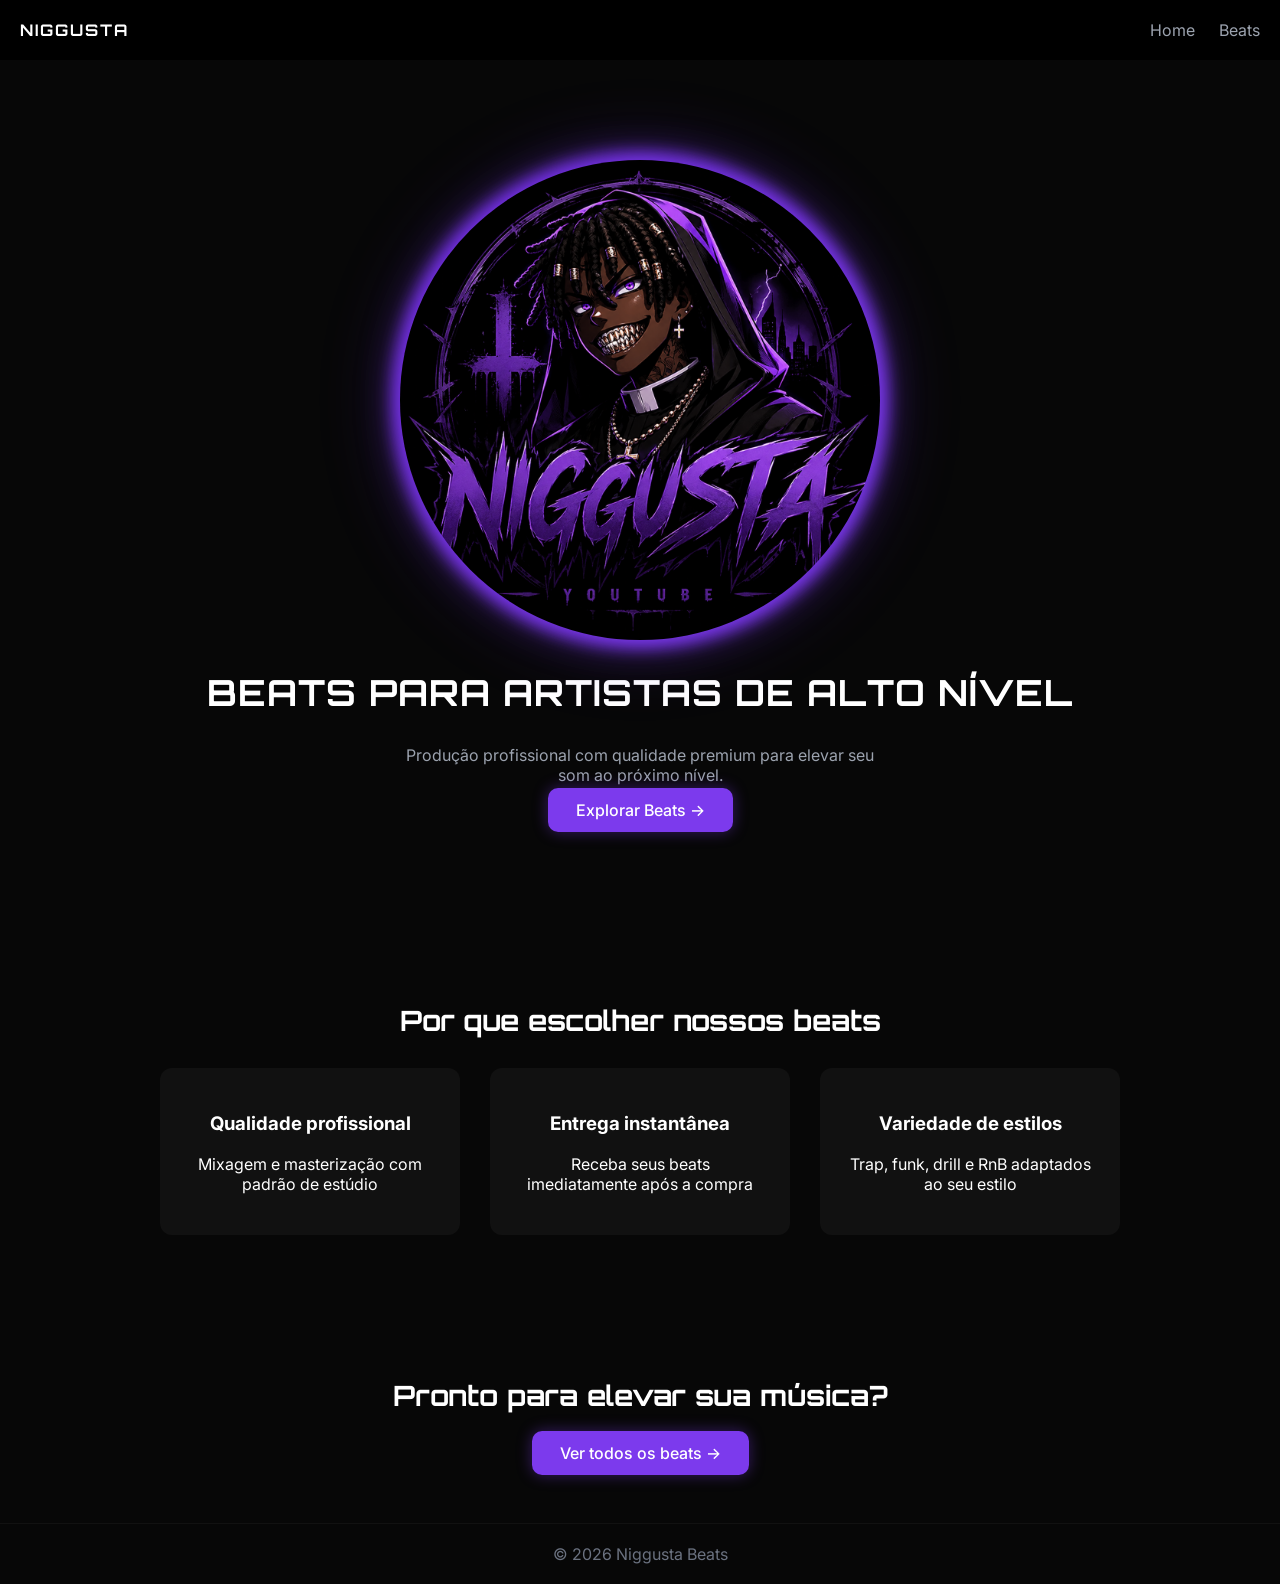
==== niggusta-site/index.html @ 05d671a1 "primeiro commit" ====
<!DOCTYPE html>
<html lang="pt-BR">
<head>
<meta charset="UTF-8">
<title>Niggusta</title>

<!-- FONTES -->
<link href="https://fonts.googleapis.com/css2?family=Orbitron:wght@500;700&family=Inter:wght@300;400;500&display=swap" rel="stylesheet">

<!-- CSS -->
<link rel="stylesheet" href="css/style.css">
</head>

<body>

<header>
  <div class="logo">NIGGUSTA</div>
  <nav>
    <a href="index.html">Home</a>
    <a href="beats.html">Beats</a>
  </nav>
</header>

<section class="hero">

  <div class="hero-img">
    <img src="assets/logo.png" alt="Logo">
  </div>

  <h2 class="hero-title">
    BEATS PARA ARTISTAS DE ALTO NÍVEL
  </h2>

  <p class="hero-text">
    Produção profissional com qualidade premium para elevar seu som ao próximo nível.
  </p>

  <!-- BOTÃO CORRIGIDO -->
  <a href="beats.html" class="btn">Explorar Beats →</a>

</section>

<section class="features">
  <h2 class="section-title">Por que escolher nossos beats</h2>

  <div class="grid">
    <div>
      <h3>Qualidade profissional</h3>
      <p>Mixagem e masterização com padrão de estúdio</p>
    </div>

    <div>
      <h3>Entrega instantânea</h3>
      <p>Receba seus beats imediatamente após a compra</p>
    </div>

    <div>
      <h3>Variedade de estilos</h3>
      <p>Trap, funk, drill e RnB adaptados ao seu estilo</p>
    </div>
  </div>
</section>

<section class="cta">
  <h2 class="section-title">Pronto para elevar sua música?</h2>

  <!-- BOTÃO CORRIGIDO -->
  <a href="beats.html" class="btn">Ver todos os beats →</a>
</section>

<footer>
  © 2026 Niggusta Beats
</footer>

</body>
</html>
---- niggusta-site/css/style.css ----
/* BASE */
body{
  background:#070707;
  color:#fff;
  font-family:'Inter', sans-serif;
  margin:0;
}

/* NAVBAR */
header{
  display:flex;
  justify-content:space-between;
  padding:20px;
  background:#000;
}

.logo{
  font-family:'Orbitron', sans-serif;
  font-weight:700;
  letter-spacing:2px;
  color:#fff;
}

nav a{
  margin-left:20px;
  color:#9ca3af;
  text-decoration:none;
  transition:0.3s;
}

nav a:hover{
  color:#7c3aed;
}

/* HERO */
.hero{
  text-align:center;
  padding:100px 20px;
}

/* IMAGEM */
.hero-img{
  width:480px;
  height:480px;
  margin:0 auto;

  border-radius:50%;
  position:relative;

  display:flex;
  align-items:center;
  justify-content:center;

  box-shadow:
    0 0 40px rgba(124,58,237,0.5),
    0 0 80px rgba(124,58,237,0.3);

  animation: float 4s ease-in-out infinite;
}

.hero-img::before{
  content:"";
  position:absolute;
  inset:-8px;
  border-radius:50%;
  background:linear-gradient(135deg,#6d28d9,#7c3aed);
  filter:blur(8px);
  z-index:-1;
}

.hero-img img{
  width:100%;
  height:100%;
  object-fit:contain;
  border-radius:50%;
}

/* TÍTULO */
.hero-title{
  font-family:'Orbitron', sans-serif;
  font-size:36px;
  font-weight:700;
  letter-spacing:1px;

  color:#fff;
  margin-top:30px;
}

/* TEXTO */
.hero-text{
  color:#9ca3af;
  font-size:16px;
  max-width:500px;
  margin:15px auto;
}

/* BOTÃO */
.btn{
  background:#7c3aed;
  padding:12px 28px;
  border-radius:10px;
  color:#fff;
  text-decoration:none;

  font-weight:500;

  transition:0.3s;

  box-shadow:0 0 15px rgba(124,58,237,0.4);
}

.btn:hover{
  transform:scale(1.05);
  box-shadow:
    0 0 25px rgba(124,58,237,0.7),
    0 0 50px rgba(124,58,237,0.4);
}

/* SEÇÕES */
.features, .cta{
  padding:60px;
  text-align:center;
}

.section-title{
  font-family:'Orbitron', sans-serif;
  font-size:28px;
  margin-bottom:30px;
}

/* GRID */
.grid{
  display:flex;
  gap:30px;
  justify-content:center;
  flex-wrap:wrap;
}

.grid div{
  background:#111;
  padding:25px;
  border-radius:12px;
  transition:0.3s;
  max-width:250px;
}

.grid div:hover{
  transform:translateY(-5px);
}

/* FOOTER */
footer{
  text-align:center;
  padding:20px;
  border-top:1px solid #111;
  color:#6b7280;
}

/* ANIMAÇÃO */
@keyframes float{
  0%,100%{transform:translateY(0)}
  50%{transform:translateY(-12px)}
}

/* página padrão */
.page{
  padding:60px 20px;
  text-align:center;
}

/* link ativo */
nav a.active{
  color:#7c3aed;
  font-weight:500;
}

/* título */
.title{
  font-family:'Orbitron', sans-serif;
  font-size:28px;
  margin-bottom:30px;
}

/* contato */
.contact-container{
  display:flex;
  gap:40px;
  justify-content:center;
  align-items:flex-start;
  flex-wrap:wrap;
}

.contact-form{
  max-width:400px;
  width:100%;
}

.contact-form input,
.contact-form textarea{
  width:100%;
  padding:12px;
  margin-bottom:12px;
  background:#111;
  border:1px solid #222;
  color:#fff;
  border-radius:8px;
}

.contact-form textarea{
  min-height:120px;
}

.contact-info{
  max-width:300px;
  text-align:left;
  color:#9ca3af;
}

.filters{
  text-align:center;
  margin-top:20px;
}

.filters button{
  background:#111;
  color:#aaa;
  border:none;
  padding:10px 15px;
  margin:5px;
  border-radius:20px;
  cursor:pointer;
  transition:0.3s;
}

.filters button:hover{
  background:#7c3aed;
  color:#fff;
}

/* GRID DOS BEATS */
.beats-grid{
  display:grid;
  grid-template-columns:repeat(auto-fit, minmax(220px, 1fr));
  gap:25px;
  padding:40px;
}

/* CARD DO BEAT */
.beat-card{
  background:#111;
  border-radius:12px;
  padding:15px;
  text-align:center;
  transition:0.3s;
}

.beat-card:hover{
  transform:translateY(-5px);
}

/* IMAGEM DO BEAT */
.beat-card img{
  width:100%;
  height:150px;
  object-fit:cover;
  border-radius:10px;
  margin-bottom:10px;
}

/* NOME DO BEAT */
.beat-card h3{
  font-family:'Orbitron', sans-serif;
  font-size:16px;
  margin-bottom:10px;
}

/* IMAGEM COM OVERLAY */
.beat-img{
  position:relative;
}

.beat-img img{
  width:100%;
  height:160px;
  object-fit:cover;
  border-radius:10px;
}

/* OVERLAY */
.overlay{
  position:absolute;
  inset:0;
  background:rgba(0,0,0,0.5);
  display:flex;
  align-items:center;
  justify-content:center;
  opacity:0;
  transition:0.3s;
  border-radius:10px;
}

.beat-card:hover .overlay{
  opacity:1;
}

/* BOTÃO PLAY */
.play-btn{
  background:#7c3aed;
  border:none;
  color:#fff;
  font-size:20px;
  width:50px;
  height:50px;
  border-radius:50%;
  cursor:pointer;
  transition:0.3s;
}

.play-btn:hover{
  transform:scale(1.1);
}

/* PLAYER */
.player{
  display:flex;
  align-items:center;
  gap:10px;
  margin-top:10px;
  font-size:12px;
  color:#aaa;
}

.progress{
  flex:1;
  appearance:none;
  height:4px;
  background:#333;
  border-radius:10px;
  cursor:pointer;
}

.progress::-webkit-slider-thumb{
  appearance:none;
  width:10px;
  height:10px;
  background:#7c3aed;
  border-radius:50%;
}

/* CENTRALIZAR */
.center{
  text-align:center;
}

/* LINKS DE CONTATO */
.contact-link{
  display:block;
  margin:15px 0;
  font-size:18px;
  color:#9ca3af;
  text-decoration:none;
  transition:0.3s;
}

/* HOVER PADRÃO */
.contact-link:hover{
  color:#fff;
}

/* INSTAGRAM COM DESTAQUE */
.insta{
  color:#7c3aed;
  font-weight:500;
}

.insta:hover{
  color:#a78bfa;
}
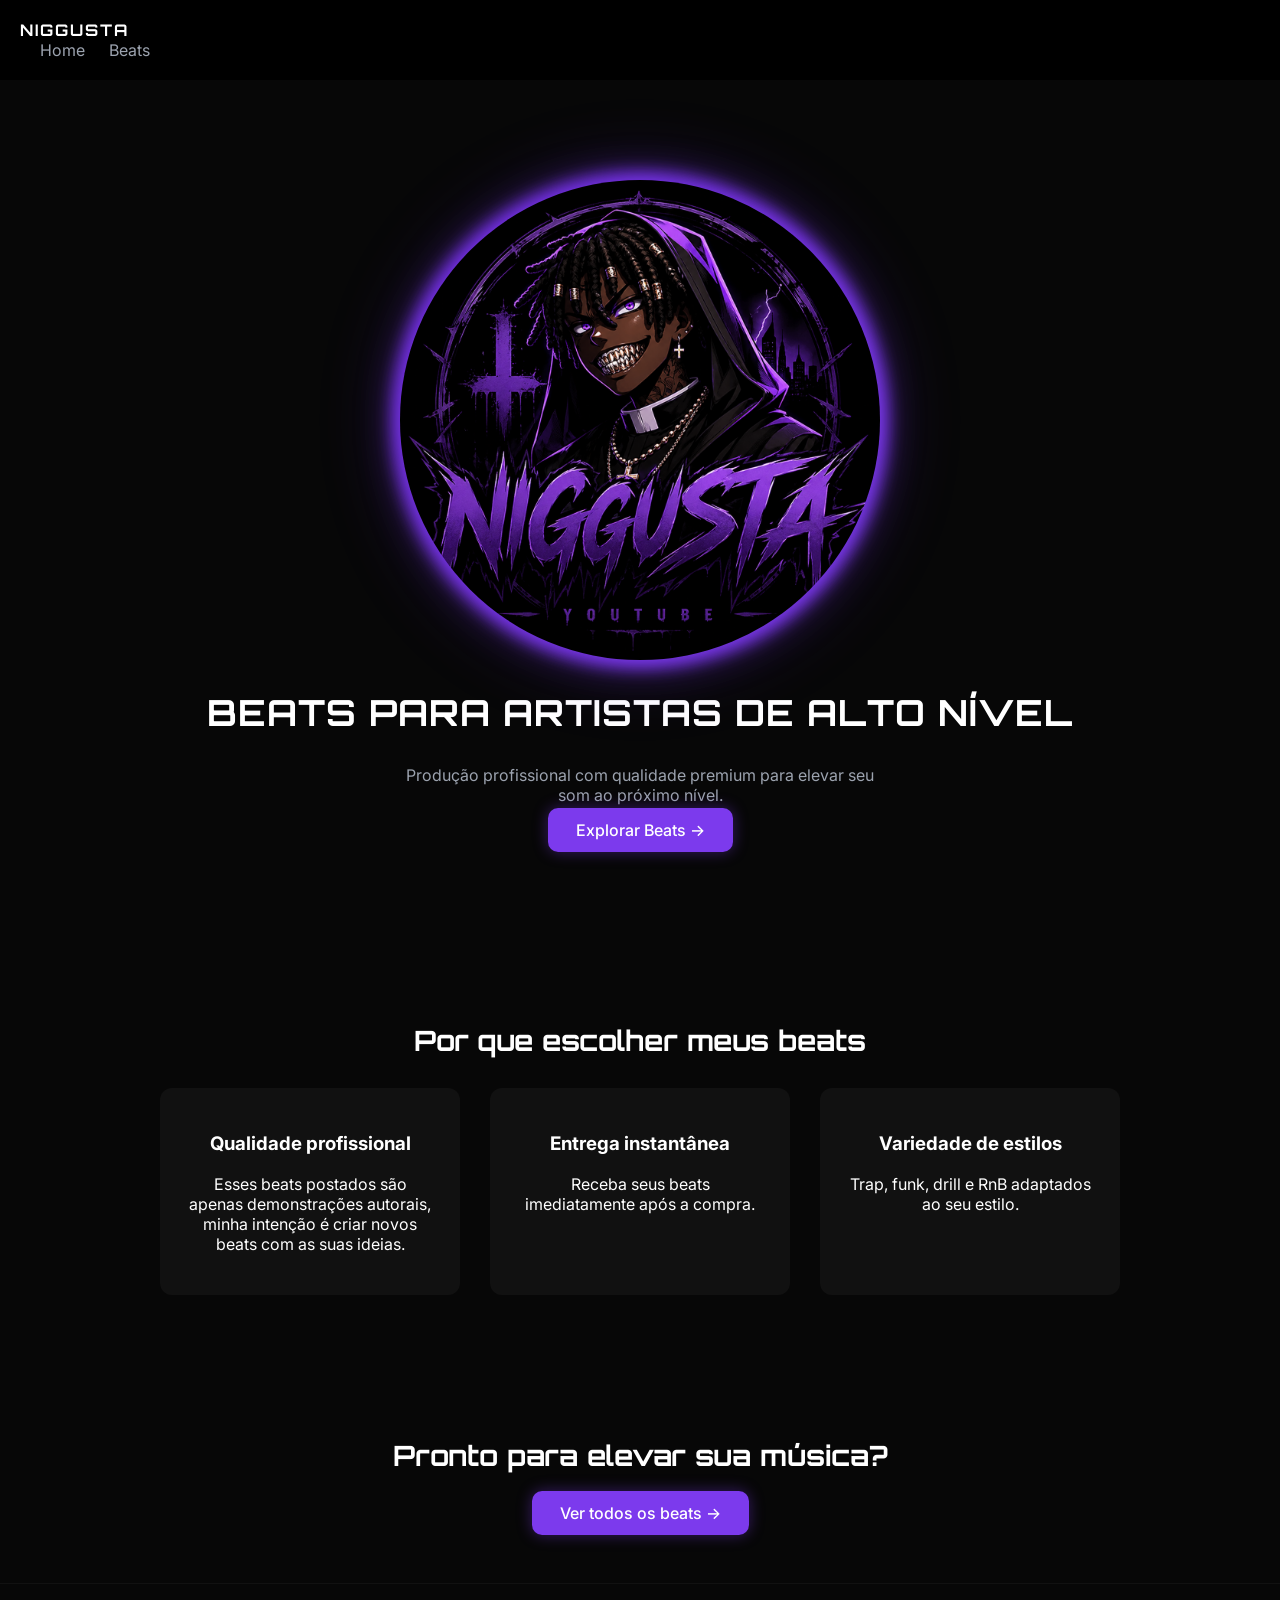
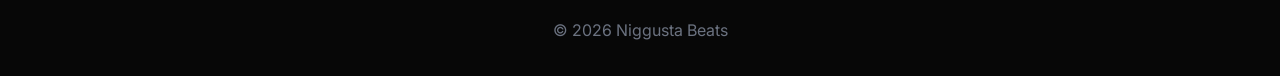
==== commit b281149d: "add version cel" ====
--- a/niggusta-site/index.html
+++ b/niggusta-site/index.html
@@ -1,76 +1,89 @@
 <!DOCTYPE html>
 <html lang="pt-BR">
 <head>
-<meta charset="UTF-8">
-<title>Niggusta</title>
+    <meta charset="UTF-8">
+    <meta name="viewport" content="width=device-width, initial-scale=1.0">
+    <title>Niggusta</title>
 
-<!-- FONTES -->
-<link href="https://fonts.googleapis.com/css2?family=Orbitron:wght@500;700&family=Inter:wght@300;400;500&display=swap" rel="stylesheet">
+    <link href="https://fonts.googleapis.com/css2?family=Orbitron:wght@500;700&family=Inter:wght@300;400;500&display=swap" rel="stylesheet">
 
-<!-- CSS -->
-<link rel="stylesheet" href="css/style.css">
+    <link rel="stylesheet" href="css/style.css">
 </head>
 
 <body>
 
 <header>
-  <div class="logo">NIGGUSTA</div>
-  <nav>
-    <a href="index.html">Home</a>
-    <a href="beats.html">Beats</a>
-  </nav>
+    <div class="container-header">
+        <div class="logo">NIGGUSTA</div>
+        
+        <nav class="nav-menu">
+            <a href="index.html">Home</a>
+            <a href="beats.html">Beats</a>
+        </nav>
+
+        <div class="menu-toggle" id="mobile-menu">
+            <span class="bar"></span>
+            <span class="bar"></span>
+            <span class="bar"></span>
+        </div>
+    </div>
 </header>
 
 <section class="hero">
+    <div class="hero-content">
+        <div class="hero-img">
+            <img src="assets/logo.png" alt="Logo">
+        </div>
 
-  <div class="hero-img">
-    <img src="assets/logo.png" alt="Logo">
-  </div>
+        <h1 class="hero-title">
+            BEATS PARA ARTISTAS DE ALTO NÍVEL
+        </h1>
 
-  <h2 class="hero-title">
-    BEATS PARA ARTISTAS DE ALTO NÍVEL
-  </h2>
+        <p class="hero-text">
+            Produção profissional com qualidade premium para elevar seu som ao próximo nível.
+        </p>
 
-  <p class="hero-text">
-    Produção profissional com qualidade premium para elevar seu som ao próximo nível.
-  </p>
-
-  <!-- BOTÃO CORRIGIDO -->
-  <a href="beats.html" class="btn">Explorar Beats →</a>
-
+        <a href="beats.html" class="btn">Explorar Beats →</a>
+    </div>
 </section>
 
 <section class="features">
-  <h2 class="section-title">Por que escolher nossos beats</h2>
+    <div class="container">
+        <h2 class="section-title">Por que escolher meus beats</h2>
 
-  <div class="grid">
-    <div>
-      <h3>Qualidade profissional</h3>
-      <p>Mixagem e masterização com padrão de estúdio</p>
+        <div class="grid">
+            <div class="feature-card">
+                <h3>Qualidade profissional</h3>
+                <p>Esses beats postados são apenas demonstrações autorais, minha intenção é criar novos beats com as suas ideias.</p>
+            </div>
+
+            <div class="feature-card">
+                <h3>Entrega instantânea</h3>
+                <p>Receba seus beats imediatamente após a compra.</p>
+            </div>
+
+            <div class="feature-card">
+                <h3>Variedade de estilos</h3>
+                <p>Trap, funk, drill e RnB adaptados ao seu estilo.</p>
+            </div>
+        </div>
     </div>
-
-    <div>
-      <h3>Entrega instantânea</h3>
-      <p>Receba seus beats imediatamente após a compra</p>
-    </div>
-
-    <div>
-      <h3>Variedade de estilos</h3>
-      <p>Trap, funk, drill e RnB adaptados ao seu estilo</p>
-    </div>
-  </div>
 </section>
 
 <section class="cta">
-  <h2 class="section-title">Pronto para elevar sua música?</h2>
-
-  <!-- BOTÃO CORRIGIDO -->
-  <a href="beats.html" class="btn">Ver todos os beats →</a>
+    <div class="container">
+        <h2 class="section-title">Pronto para elevar sua música?</h2>
+        <a href="beats.html" class="btn">Ver todos os beats →</a>
+    </div>
 </section>
 
 <footer>
-  © 2026 Niggusta Beats
+    <div class="container">
+        <p>© 2026 Niggusta Beats</p>
+    </div>
 </footer>
+
+<script src="js/script.js"></script>
 
 </body>
 </html>
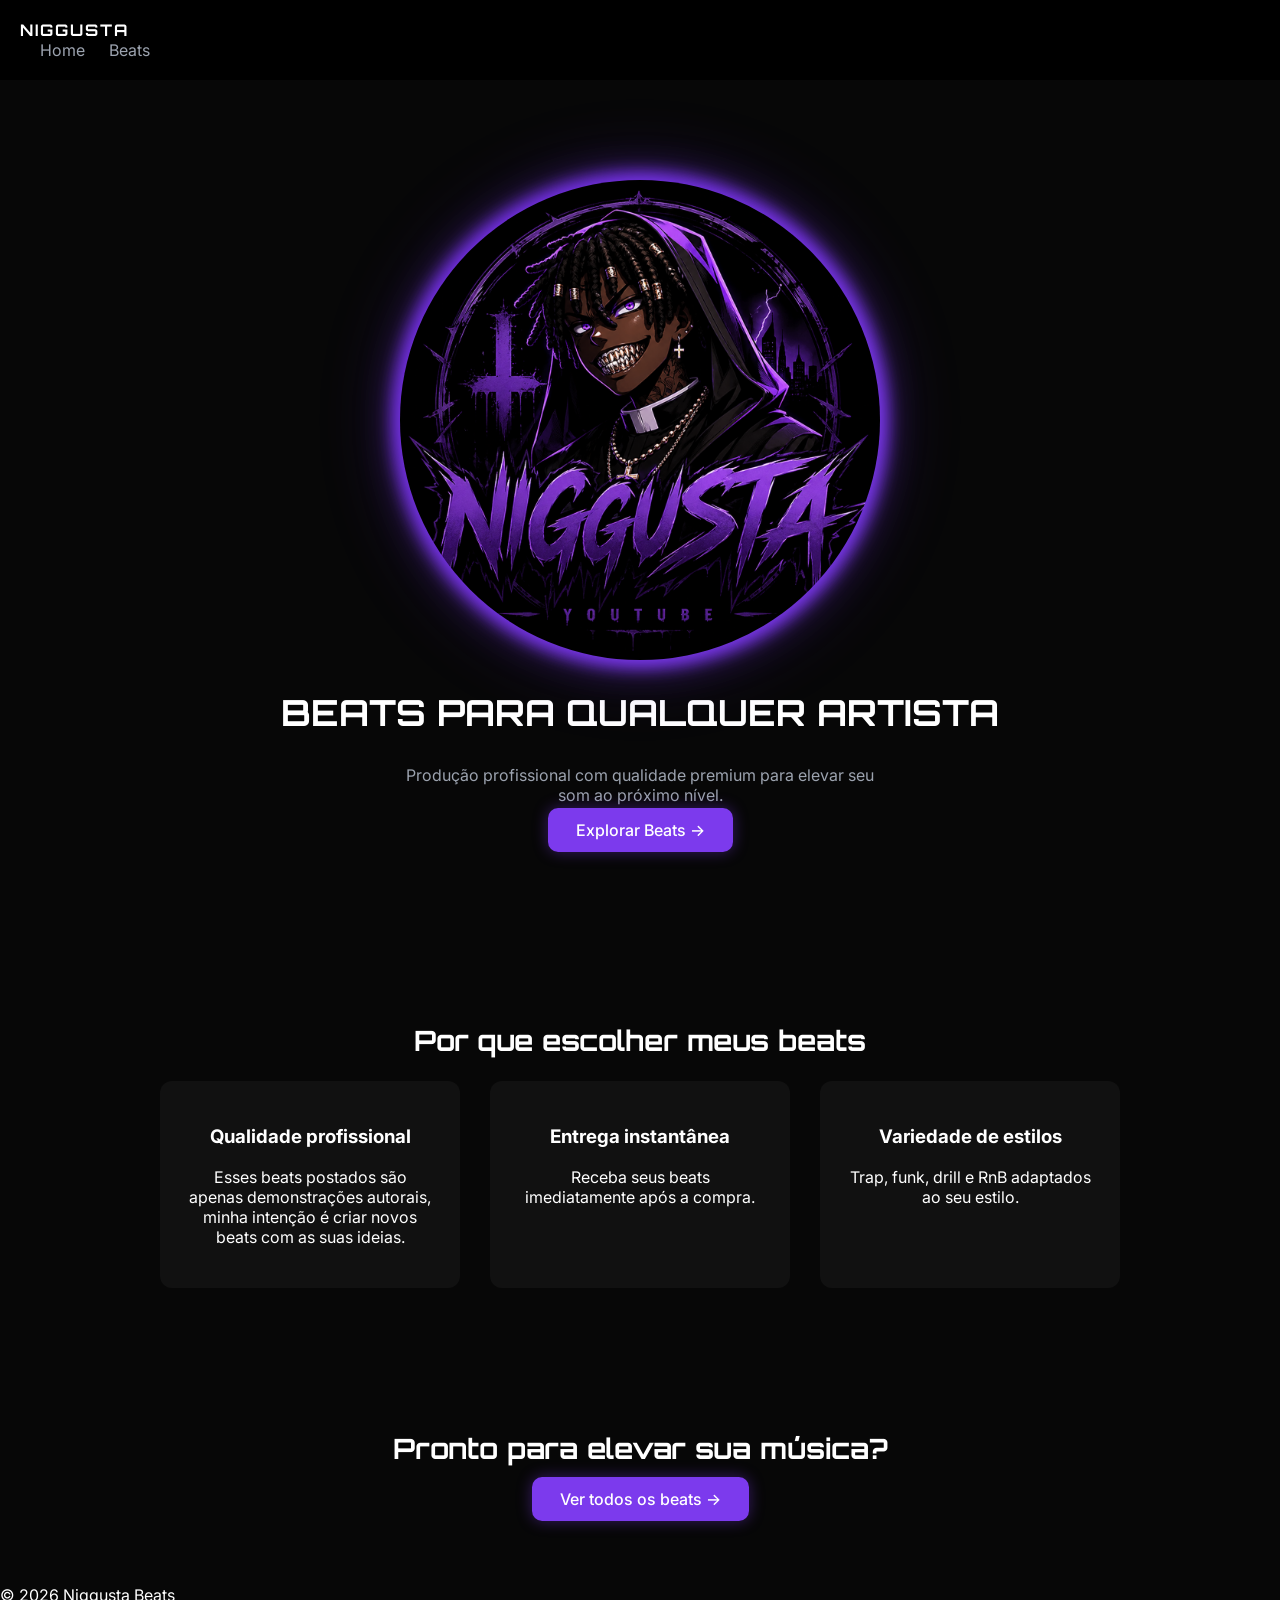
==== commit 84c20b92: "update" ====
--- a/niggusta-site/index.html
+++ b/niggusta-site/index.html
@@ -36,7 +36,7 @@
         </div>
 
         <h1 class="hero-title">
-            BEATS PARA ARTISTAS DE ALTO NÍVEL
+            BEATS PARA QUALQUER ARTISTA
         </h1>
 
         <p class="hero-text">
--- a/niggusta-site/css/style.css
+++ b/niggusta-site/css/style.css
@@ -38,23 +38,18 @@
   padding:100px 20px;
 }
 
-/* IMAGEM */
 .hero-img{
   width:480px;
   height:480px;
   margin:0 auto;
-
   border-radius:50%;
   position:relative;
-
   display:flex;
   align-items:center;
   justify-content:center;
-
   box-shadow:
     0 0 40px rgba(124,58,237,0.5),
     0 0 80px rgba(124,58,237,0.3);
-
   animation: float 4s ease-in-out infinite;
 }
 
@@ -75,18 +70,13 @@
   border-radius:50%;
 }
 
-/* TÍTULO */
 .hero-title{
   font-family:'Orbitron', sans-serif;
   font-size:36px;
   font-weight:700;
-  letter-spacing:1px;
-
-  color:#fff;
   margin-top:30px;
 }
 
-/* TEXTO */
 .hero-text{
   color:#9ca3af;
   font-size:16px;
@@ -101,19 +91,14 @@
   border-radius:10px;
   color:#fff;
   text-decoration:none;
-
   font-weight:500;
-
-  transition:0.3s;
-
+  transition:0.3s;
   box-shadow:0 0 15px rgba(124,58,237,0.4);
 }
 
 .btn:hover{
   transform:scale(1.05);
-  box-shadow:
-    0 0 25px rgba(124,58,237,0.7),
-    0 0 50px rgba(124,58,237,0.4);
+  box-shadow:0 0 25px rgba(124,58,237,0.7);
 }
 
 /* SEÇÕES */
@@ -125,10 +110,9 @@
 .section-title{
   font-family:'Orbitron', sans-serif;
   font-size:28px;
-  margin-bottom:30px;
-}
-
-/* GRID */
+}
+
+/* GRID GERAL */
 .grid{
   display:flex;
   gap:30px;
@@ -140,84 +124,20 @@
   background:#111;
   padding:25px;
   border-radius:12px;
-  transition:0.3s;
   max-width:250px;
+  transition:0.3s;
 }
 
 .grid div:hover{
   transform:translateY(-5px);
 }
 
-/* FOOTER */
-footer{
-  text-align:center;
-  padding:20px;
-  border-top:1px solid #111;
-  color:#6b7280;
-}
-
-/* ANIMAÇÃO */
-@keyframes float{
-  0%,100%{transform:translateY(0)}
-  50%{transform:translateY(-12px)}
-}
-
-/* página padrão */
-.page{
-  padding:60px 20px;
-  text-align:center;
-}
-
-/* link ativo */
-nav a.active{
-  color:#7c3aed;
-  font-weight:500;
-}
-
-/* título */
-.title{
-  font-family:'Orbitron', sans-serif;
-  font-size:28px;
-  margin-bottom:30px;
-}
-
-/* contato */
-.contact-container{
-  display:flex;
-  gap:40px;
+/* FILTROS */
+.filters{
+  display:flex;
   justify-content:center;
-  align-items:flex-start;
   flex-wrap:wrap;
-}
-
-.contact-form{
-  max-width:400px;
-  width:100%;
-}
-
-.contact-form input,
-.contact-form textarea{
-  width:100%;
-  padding:12px;
-  margin-bottom:12px;
-  background:#111;
-  border:1px solid #222;
-  color:#fff;
-  border-radius:8px;
-}
-
-.contact-form textarea{
-  min-height:120px;
-}
-
-.contact-info{
-  max-width:300px;
-  text-align:left;
-  color:#9ca3af;
-}
-
-.filters{
-  text-align:center;
+  gap:10px;
   margin-top:20px;
 }
 
@@ -226,7 +146,6 @@
   color:#aaa;
   border:none;
   padding:10px 15px;
-  margin:5px;
   border-radius:20px;
   cursor:pointer;
   transition:0.3s;
@@ -237,15 +156,17 @@
   color:#fff;
 }
 
-/* GRID DOS BEATS */
+/* =========================
+   BEATS GRID (DESKTOP)
+========================= */
+
 .beats-grid{
   display:grid;
-  grid-template-columns:repeat(auto-fit, minmax(220px, 1fr));
+  grid-template-columns:repeat(4, minmax(0, 1fr));
   gap:25px;
   padding:40px;
 }
 
-/* CARD DO BEAT */
 .beat-card{
   background:#111;
   border-radius:12px;
@@ -255,26 +176,10 @@
 }
 
 .beat-card:hover{
-  transform:translateY(-5px);
-}
-
-/* IMAGEM DO BEAT */
-.beat-card img{
-  width:100%;
-  height:150px;
-  object-fit:cover;
-  border-radius:10px;
-  margin-bottom:10px;
-}
-
-/* NOME DO BEAT */
-.beat-card h3{
-  font-family:'Orbitron', sans-serif;
-  font-size:16px;
-  margin-bottom:10px;
-}
-
-/* IMAGEM COM OVERLAY */
+  transform:translateY(-6px) scale(1.02);
+  box-shadow:0 10px 25px rgba(124,58,237,0.25);
+}
+
 .beat-img{
   position:relative;
 }
@@ -286,7 +191,6 @@
   border-radius:10px;
 }
 
-/* OVERLAY */
 .overlay{
   position:absolute;
   inset:0;
@@ -303,7 +207,6 @@
   opacity:1;
 }
 
-/* BOTÃO PLAY */
 .play-btn{
   background:#7c3aed;
   border:none;
@@ -320,7 +223,6 @@
   transform:scale(1.1);
 }
 
-/* PLAYER */
 .player{
   display:flex;
   align-items:center;
@@ -336,43 +238,70 @@
   height:4px;
   background:#333;
   border-radius:10px;
-  cursor:pointer;
-}
-
-.progress::-webkit-slider-thumb{
-  appearance:none;
-  width:10px;
-  height:10px;
-  background:#7c3aed;
-  border-radius:50%;
-}
-
-/* CENTRALIZAR */
-.center{
-  text-align:center;
-}
-
-/* LINKS DE CONTATO */
-.contact-link{
-  display:block;
-  margin:15px 0;
-  font-size:18px;
-  color:#9ca3af;
-  text-decoration:none;
-  transition:0.3s;
-}
-
-/* HOVER PADRÃO */
-.contact-link:hover{
-  color:#fff;
-}
-
-/* INSTAGRAM COM DESTAQUE */
-.insta{
-  color:#7c3aed;
-  font-weight:500;
-}
-
-.insta:hover{
-  color:#a78bfa;
+}
+
+/* ANIMAÇÃO */
+@keyframes float{
+  0%,100%{transform:translateY(0)}
+  50%{transform:translateY(-12px)}
+}
+
+/* =========================
+   MOBILE (CORRIGIDO E SIMPLES)
+========================= */
+
+@media (max-width: 768px) {
+
+  body {
+    font-size: 115%;
+  }
+
+  header {
+    flex-direction: column;
+    text-align: center;
+    gap: 10px;
+  }
+
+  nav a {
+    font-size: 16px;
+  }
+
+  .logo {
+    font-size: 22px;
+  }
+
+  .hero-img {
+    width: 320px;
+    height: 320px;
+  }
+
+  .hero-title {
+    font-size: 30px;
+  }
+
+  /* 2 beats por linha no celular */
+  .beats-grid {
+    grid-template-columns: repeat(2, 1fr) !important;
+    gap: 15px;
+    padding: 15px;
+  }
+
+  .beat-card {
+    padding: 12px;
+  }
+
+  .beat-img img {
+    height: 160px;
+  }
+
+  .play-btn {
+    width: 50px;
+    height: 50px;
+    font-size: 20px;
+  }
+
+  .filters button {
+    font-size: 14px;
+    padding: 12px 16px;
+  }
 }
